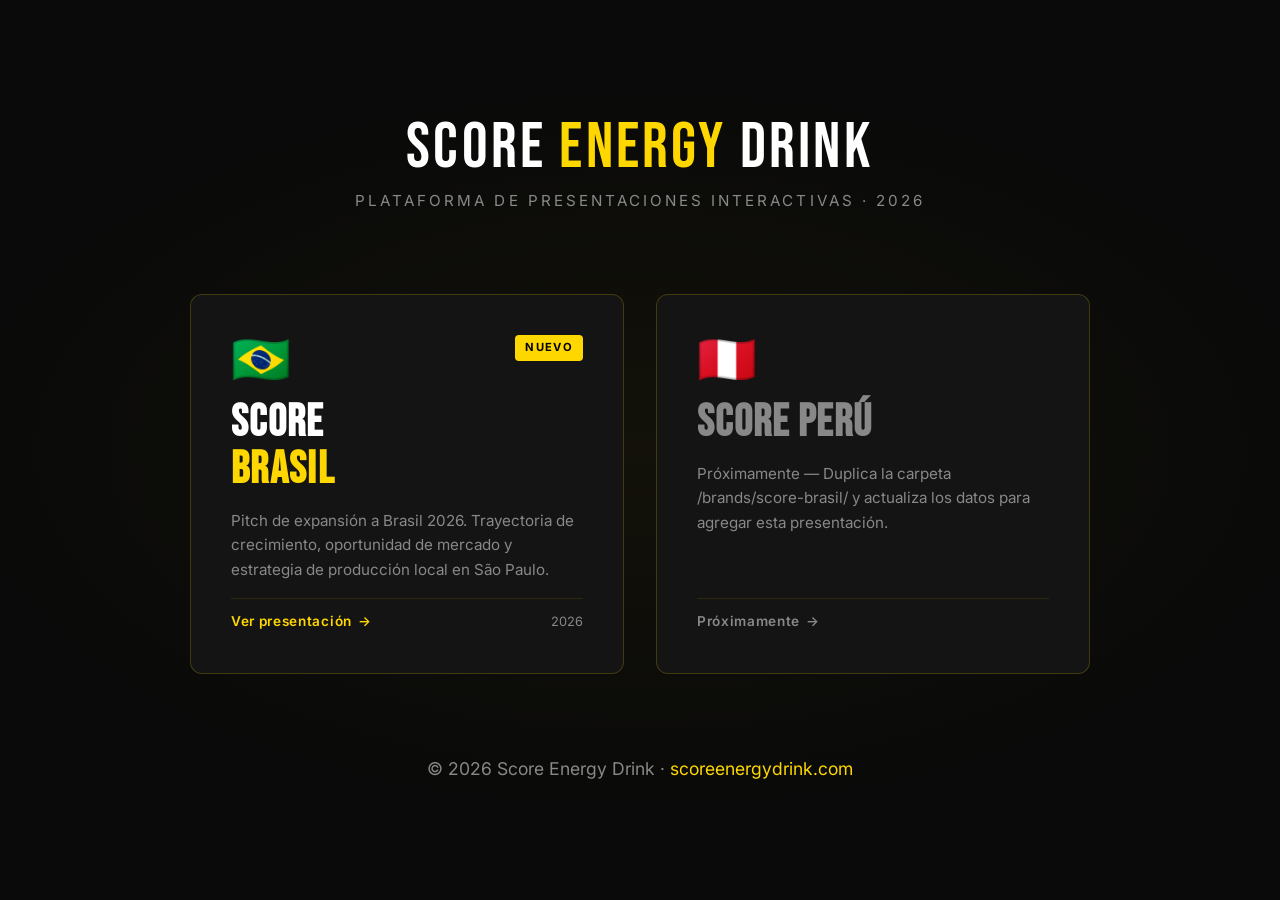
==== index.html @ 49c0fb26 "first commit" ====
<!DOCTYPE html>
<html lang="es">
<head>
  <meta charset="UTF-8" />
  <meta name="viewport" content="width=device-width, initial-scale=1.0" />
  <meta name="description" content="Score Energy Drink — Plataforma de presentaciones interactivas." />
  <title>Score Energy Drink — Presentaciones</title>
  <link rel="preconnect" href="https://fonts.googleapis.com" />
  <link rel="preconnect" href="https://fonts.gstatic.com" crossorigin />
  <link href="https://fonts.googleapis.com/css2?family=Bebas+Neue&family=Inter:wght@300;400;500;600;700&display=swap" rel="stylesheet" />
  <link rel="stylesheet" href="/shared/css/base.css" />

  <style>
    /* ── Landing styles ─────────────────────────────────── */
    body {
      min-height: 100vh;
      display: flex;
      flex-direction: column;
      align-items: center;
      justify-content: center;
      background: var(--color-bg);
      padding: clamp(40px, 8vw, 80px) clamp(20px, 5vw, 60px);
    }

    /* Fondo con gradiente radial sutil */
    body::before {
      content: '';
      position: fixed;
      inset: 0;
      background: radial-gradient(ellipse 80% 60% at 50% 50%,
        rgba(255, 215, 0, 0.04) 0%,
        transparent 70%);
      pointer-events: none;
      z-index: 0;
    }

    /* ── Header Logo ───────────────────────────────────── */
    .landing-header {
      text-align: center;
      margin-bottom: clamp(40px, 8vw, 80px);
      position: relative;
      z-index: 1;
    }

    .landing-logo {
      font-family: var(--font-display);
      font-size: clamp(2rem, 6vw, 4rem);
      color: var(--color-text);
      letter-spacing: 0.05em;
      line-height: 1;
    }

    .landing-logo span {
      color: var(--color-accent);
    }

    .landing-subtitle {
      font-family: var(--font-body);
      font-size: clamp(0.8rem, 1.5vw, 0.95rem);
      color: var(--color-text-muted);
      margin-top: 8px;
      letter-spacing: 0.2em;
      text-transform: uppercase;
    }

    /* ── Grid de Presentaciones ────────────────────────── */
    .presentations-grid {
      display: grid;
      grid-template-columns: repeat(auto-fill, minmax(min(320px, 100%), 1fr));
      gap: clamp(20px, 3vw, 32px);
      width: 100%;
      max-width: 900px;
      position: relative;
      z-index: 1;
    }

    /* ── Card de Presentación ──────────────────────────── */
    .pres-card {
      background: var(--color-bg-card);
      border: 1px solid var(--color-border);
      border-radius: var(--border-radius);
      padding: clamp(28px, 4vw, 40px);
      display: flex;
      flex-direction: column;
      gap: 16px;
      text-decoration: none;
      color: inherit;
      position: relative;
      overflow: hidden;
      transition: transform 0.3s ease,
                  border-color 0.3s ease,
                  box-shadow 0.3s ease;
    }

    .pres-card::before {
      content: '';
      position: absolute;
      inset: 0;
      background: radial-gradient(ellipse 70% 50% at 50% 0%,
        rgba(255, 215, 0, 0.06) 0%,
        transparent 70%);
      opacity: 0;
      transition: opacity 0.3s ease;
      pointer-events: none;
    }

    .pres-card:hover {
      transform: translateY(-6px);
      border-color: var(--color-accent);
      box-shadow: 0 16px 48px rgba(255, 215, 0, 0.15);
    }

    .pres-card:hover::before {
      opacity: 1;
    }

    .pres-card__header {
      display: flex;
      align-items: flex-start;
      justify-content: space-between;
      gap: 12px;
    }

    .pres-card__flag {
      font-size: clamp(2rem, 5vw, 3rem);
      line-height: 1;
      flex-shrink: 0;
    }

    .pres-card__badge-wrap {
      display: flex;
      gap: 8px;
      flex-wrap: wrap;
    }

    .pres-card__title {
      font-family: var(--font-display);
      font-size: clamp(1.8rem, 4vw, 2.8rem);
      color: var(--color-text);
      line-height: 1.05;
      letter-spacing: 0.03em;
    }

    .pres-card__title span {
      color: var(--color-accent);
    }

    .pres-card__desc {
      font-size: clamp(0.85rem, 1.4vw, 0.95rem);
      color: var(--color-text-muted);
      line-height: 1.6;
    }

    .pres-card__meta {
      display: flex;
      align-items: center;
      gap: 12px;
      margin-top: auto;
      padding-top: 12px;
      border-top: 1px solid rgba(255, 215, 0, 0.1);
    }

    .pres-card__cta {
      font-family: var(--font-body);
      font-size: 0.85rem;
      font-weight: 600;
      color: var(--color-accent);
      display: flex;
      align-items: center;
      gap: 6px;
      letter-spacing: 0.05em;
    }

    .pres-card__cta::after {
      content: '→';
      transition: transform 0.2s ease;
    }

    .pres-card:hover .pres-card__cta::after {
      transform: translateX(4px);
    }

    .pres-card__year {
      font-size: 0.8rem;
      color: var(--color-text-muted);
      margin-left: auto;
    }

    /* ── Card vacía (placeholder futuras) ──────────────── */
    .pres-card--coming {
      opacity: 0.4;
      cursor: default;
      pointer-events: none;
    }

    .pres-card--coming .pres-card__title {
      color: var(--color-text-muted);
    }

    /* ── Footer ────────────────────────────────────────── */
    .landing-footer {
      margin-top: clamp(40px, 8vw, 80px);
      text-align: center;
      font-size: 0.8rem;
      color: var(--color-text-muted);
      position: relative;
      z-index: 1;
    }

    /* ── Fade-in de entrada ────────────────────────────── */
    .landing-header,
    .pres-card {
      opacity: 0;
      transform: translateY(20px);
      animation: landing-fade-in 0.6s ease forwards;
    }

    .pres-card:nth-child(1) { animation-delay: 0.2s; }
    .pres-card:nth-child(2) { animation-delay: 0.35s; }
    .pres-card:nth-child(3) { animation-delay: 0.5s; }

    .landing-header { animation-delay: 0.05s; }

    @keyframes landing-fade-in {
      to { opacity: 1; transform: translateY(0); }
    }

    @media (prefers-reduced-motion: reduce) {
      .landing-header,
      .pres-card {
        animation: none;
        opacity: 1;
        transform: none;
      }
    }
  </style>
</head>
<body>

  <!-- Header -->
  <header class="landing-header">
    <div class="landing-logo">SCORE <span>ENERGY</span> DRINK</div>
    <p class="landing-subtitle">Plataforma de presentaciones interactivas · 2026</p>
  </header>

  <!-- Grid de presentaciones -->
  <main class="presentations-grid" role="main">

    <!-- ── Card: Score Brasil ─────────────────────────── -->
    <a href="/brands/score-brasil/" class="pres-card" aria-label="Ver presentación Score Brasil 2026">
      <div class="pres-card__header">
        <span class="pres-card__flag" aria-hidden="true">🇧🇷</span>
        <div class="pres-card__badge-wrap">
          <span class="badge badge--new">NUEVO</span>
        </div>
      </div>
      <h2 class="pres-card__title">SCORE<br /><span>BRASIL</span></h2>
      <p class="pres-card__desc">
        Pitch de expansión a Brasil 2026. Trayectoria de crecimiento,
        oportunidad de mercado y estrategia de producción local en São Paulo.
      </p>
      <div class="pres-card__meta">
        <span class="pres-card__cta">Ver presentación</span>
        <span class="pres-card__year">2026</span>
      </div>
    </a>

    <!-- ── Card: Score Perú (placeholder) ─────────────── -->
    <div class="pres-card pres-card--coming" aria-hidden="true">
      <div class="pres-card__header">
        <span class="pres-card__flag">🇵🇪</span>
      </div>
      <h2 class="pres-card__title">SCORE PERÚ</h2>
      <p class="pres-card__desc">
        Próximamente — Duplica la carpeta /brands/score-brasil/ y
        actualiza los datos para agregar esta presentación.
      </p>
      <div class="pres-card__meta">
        <span class="pres-card__cta" style="color: var(--color-text-muted);">Próximamente</span>
      </div>
    </div>

  </main>

  <!-- Footer -->
  <footer class="landing-footer">
    <p>© 2026 Score Energy Drink · <a href="https://scoreenergydrink.com" style="color: var(--color-accent);">scoreenergydrink.com</a></p>
  </footer>

</body>
</html>
---- shared/css/base.css ----
/* ============================================================
   SHARED / BASE.CSS — Score Energy Drink Presentation Platform
   Variables globales, reset, layout base y estilos KPI
   ============================================================ */

/* ── Google Fonts ─────────────────────────────────────────── */
@import url('https://fonts.googleapis.com/css2?family=Bebas+Neue&family=Inter:wght@300;400;500;600;700&display=swap');

/* ── CSS Custom Properties ────────────────────────────────── */
:root {
  /* Paleta Score Energy */
  --color-bg:           #0A0A0A;
  --color-bg-card:      #141414;
  --color-bg-section:   #111111;
  --color-accent:       #FFD700;
  --color-accent-hover: #FFC200;
  --color-text:         #FFFFFF;
  --color-text-muted:   #888888;
  --color-highlight:    #FF3B3B;
  --color-border:       rgba(255, 215, 0, 0.2);

  /* Tipografía */
  --font-display: 'Bebas Neue', sans-serif;
  --font-body:    'Inter', sans-serif;

  /* Spacing */
  --section-padding: clamp(60px, 10vw, 120px);
  --container-max:   1200px;
  --border-radius:   12px;

  /* Transiciones */
  --transition-fast:   0.2s ease;
  --transition-normal: 0.3s ease;
  --transition-slow:   0.5s ease;
}

/* ── Reset & Base ─────────────────────────────────────────── */
*,
*::before,
*::after {
  box-sizing: border-box;
  margin: 0;
  padding: 0;
}

html {
  scroll-behavior: smooth;
  -webkit-text-size-adjust: 100%;
}

body {
  background-color: var(--color-bg);
  color: var(--color-text);
  font-family: var(--font-body);
  font-size: 16px;
  line-height: 1.6;
  overflow-x: hidden;
  -webkit-font-smoothing: antialiased;
  -moz-osx-font-smoothing: grayscale;
}

img,
video {
  max-width: 100%;
  display: block;
}

a {
  color: inherit;
  text-decoration: none;
}

ul, ol {
  list-style: none;
}

button {
  cursor: pointer;
  border: none;
  background: none;
  font-family: inherit;
}

/* ── Barra de Progreso Global ─────────────────────────────── */
#progress-bar {
  position: fixed;
  top: 0;
  left: 0;
  width: 0%;
  height: 3px;
  background: var(--color-accent);
  z-index: 9999;
  transition: width 0.1s linear;
  box-shadow: 0 0 8px rgba(255, 215, 0, 0.6);
}

/* ── Contenedor General ───────────────────────────────────── */
.container {
  width: 100%;
  max-width: var(--container-max);
  margin: 0 auto;
  padding: 0 clamp(20px, 5vw, 60px);
}

/* ── Secciones Base ───────────────────────────────────────── */
.section {
  min-height: 100vh;
  padding: var(--section-padding) 0;
  display: flex;
  flex-direction: column;
  justify-content: center;
  position: relative;
}

.section--alt {
  background-color: var(--color-bg-section);
}

/* ── Tipografía Global ────────────────────────────────────── */
h1, h2, h3 {
  font-family: var(--font-display);
  line-height: 1.05;
  letter-spacing: 0.02em;
}

h1 { font-size: clamp(3rem, 9vw, 8rem); }
h2 { font-size: clamp(2.2rem, 6vw, 5rem); }
h3 { font-size: clamp(1.4rem, 3vw, 2.2rem); }

p {
  font-family: var(--font-body);
  font-size: clamp(0.95rem, 1.5vw, 1.1rem);
  line-height: 1.7;
  color: var(--color-text-muted);
}

.text-accent  { color: var(--color-accent); }
.text-red     { color: var(--color-highlight); }
.text-white   { color: var(--color-text); }
.text-muted   { color: var(--color-text-muted); }

.eyebrow {
  font-family: var(--font-body);
  font-size: clamp(0.7rem, 1.2vw, 0.85rem);
  font-weight: 600;
  letter-spacing: 0.25em;
  text-transform: uppercase;
  color: var(--color-accent);
  display: block;
  margin-bottom: 1rem;
}

/* ── KPI Cards ────────────────────────────────────────────── */
.kpi-grid {
  display: grid;
  grid-template-columns: repeat(2, 1fr);
  gap: clamp(16px, 3vw, 32px);
  width: 100%;
}

.kpi-card {
  background: var(--color-bg-card);
  border: 1px solid var(--color-border);
  border-left: 4px solid var(--color-accent);
  border-radius: var(--border-radius);
  padding: clamp(20px, 3vw, 36px);
  transition: transform var(--transition-normal),
              border-color var(--transition-normal),
              box-shadow var(--transition-normal);
}

.kpi-card:hover {
  transform: translateY(-4px);
  border-color: var(--color-accent);
  box-shadow: 0 8px 32px rgba(255, 215, 0, 0.15);
}

.kpi-number {
  font-family: var(--font-display);
  font-size: clamp(3rem, 6vw, 5.5rem);
  color: var(--color-accent);
  line-height: 1;
  display: flex;
  align-items: baseline;
  gap: 6px;
}

.kpi-unit {
  font-family: var(--font-body);
  font-size: clamp(0.9rem, 1.5vw, 1.2rem);
  color: var(--color-text-muted);
  font-weight: 500;
}

.kpi-label {
  font-family: var(--font-display);
  font-size: clamp(1rem, 2vw, 1.5rem);
  color: var(--color-text);
  margin: 8px 0 4px;
  letter-spacing: 0.05em;
}

.kpi-desc {
  font-size: clamp(0.8rem, 1.2vw, 0.9rem);
  color: var(--color-text-muted);
  line-height: 1.5;
}

/* ── Cards Genéricas ──────────────────────────────────────── */
.card {
  background: var(--color-bg-card);
  border: 1px solid var(--color-border);
  border-radius: var(--border-radius);
  padding: clamp(20px, 3vw, 32px);
  transition: transform var(--transition-normal),
              border-color var(--transition-normal),
              box-shadow var(--transition-normal);
}

.card:hover {
  transform: translateY(-4px);
  border-color: var(--color-accent);
  box-shadow: 0 8px 32px rgba(255, 215, 0, 0.12);
}

/* ── Divisor Dorado ───────────────────────────────────────── */
.divider-gold {
  width: 60px;
  height: 3px;
  background: var(--color-accent);
  margin: 1.5rem 0;
  box-shadow: 0 0 10px rgba(255, 215, 0, 0.4);
}

.divider-full {
  width: 100%;
  height: 1px;
  background: var(--color-border);
  margin: 2rem 0;
}

/* ── Badges ───────────────────────────────────────────────── */
.badge {
  display: inline-block;
  font-family: var(--font-body);
  font-size: 0.7rem;
  font-weight: 700;
  letter-spacing: 0.12em;
  text-transform: uppercase;
  padding: 4px 10px;
  border-radius: 4px;
  background: var(--color-accent);
  color: #000;
}

.badge--red {
  background: var(--color-highlight);
  color: #fff;
}

.badge--new {
  background: var(--color-accent);
  color: #000;
  animation: badge-pulse 2s ease-in-out infinite;
}

@keyframes badge-pulse {
  0%, 100% { opacity: 1; }
  50%       { opacity: 0.7; }
}

/* ── Utilidades de visibilidad ────────────────────────────── */
.hidden { opacity: 0; visibility: hidden; }
.visible { opacity: 1; visibility: visible; }

/* ── Scroll Indicator ─────────────────────────────────────── */
.scroll-indicator {
  position: absolute;
  bottom: 40px;
  left: 50%;
  transform: translateX(-50%);
  display: flex;
  flex-direction: column;
  align-items: center;
  gap: 8px;
  color: var(--color-text-muted);
  font-size: 0.75rem;
  font-family: var(--font-body);
  letter-spacing: 0.15em;
  text-transform: uppercase;
  animation: scroll-bounce 2s ease-in-out infinite;
}

.scroll-indicator__dot {
  width: 6px;
  height: 6px;
  background: var(--color-accent);
  border-radius: 50%;
  box-shadow: 0 0 8px rgba(255, 215, 0, 0.8);
}

@keyframes scroll-bounce {
  0%, 100% { transform: translateX(-50%) translateY(0); }
  50%       { transform: translateX(-50%) translateY(8px); }
}

/* ── Animaciones reducidas ────────────────────────────────── */
@media (prefers-reduced-motion: reduce) {
  *,
  *::before,
  *::after {
    animation-duration: 0.01ms !important;
    animation-iteration-count: 1 !important;
    transition-duration: 0.01ms !important;
    scroll-behavior: auto !important;
  }

  .scroll-indicator { animation: none; }
  .badge--new       { animation: none; }
}

/* ── Responsive Mobile ────────────────────────────────────── */
@media (max-width: 768px) {
  .kpi-grid {
    grid-template-columns: 1fr;
  }

  .section {
    padding: clamp(50px, 8vw, 80px) 0;
  }
}

@media (max-width: 480px) {
  .kpi-number {
    font-size: clamp(2.5rem, 12vw, 4rem);
  }
}
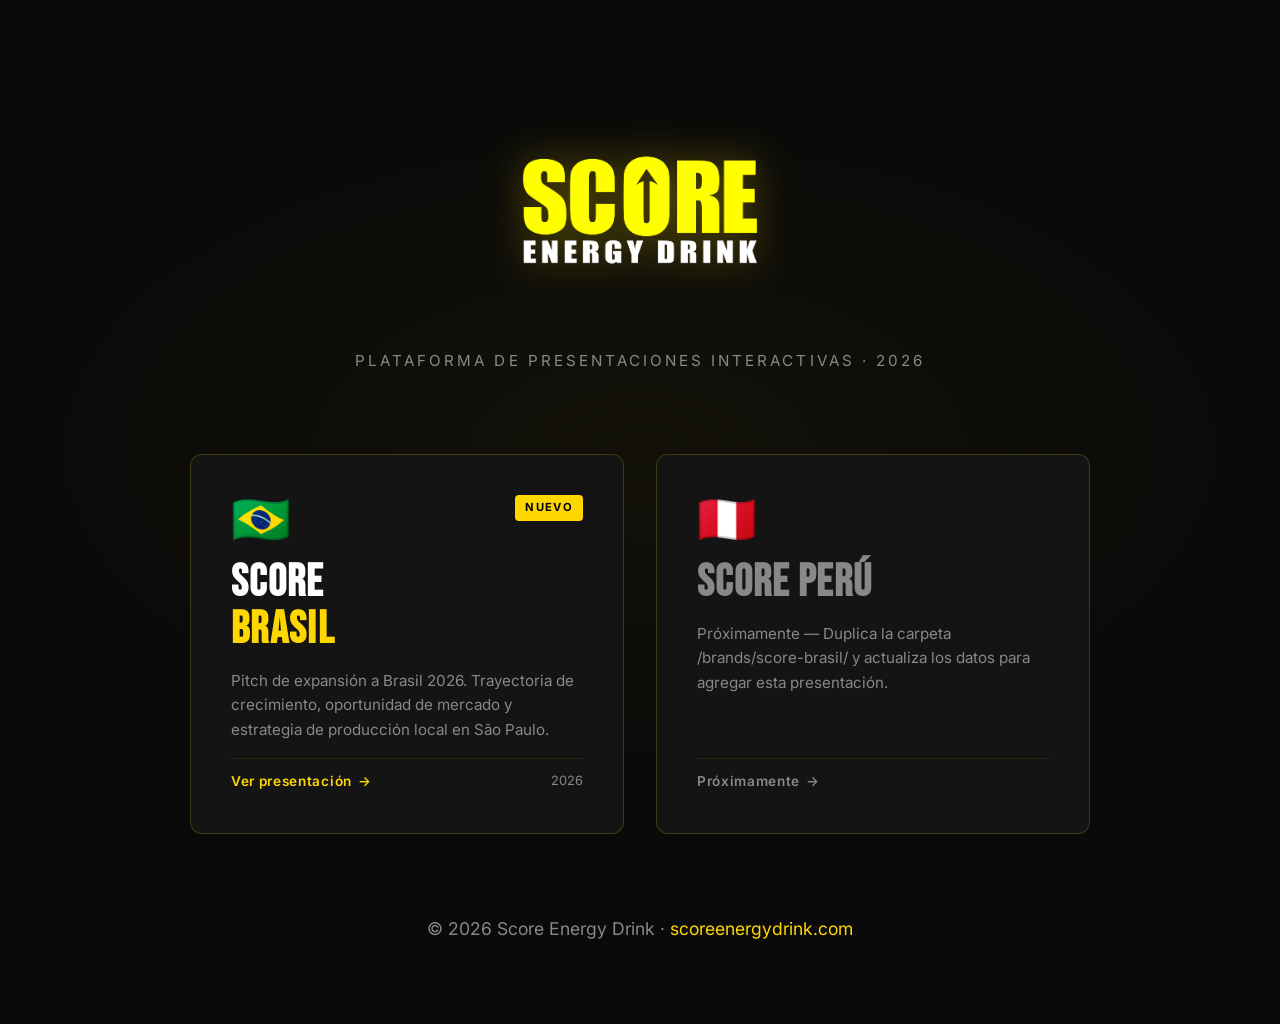
==== commit 9a7ae95d: "Agregar imágenes reales: logo, latas portafolio y favicon" ====
--- a/index.html
+++ b/index.html
@@ -5,6 +5,7 @@
   <meta name="viewport" content="width=device-width, initial-scale=1.0" />
   <meta name="description" content="Score Energy Drink — Plataforma de presentaciones interactivas." />
   <title>Score Energy Drink — Presentaciones</title>
+  <link rel="icon" type="image/png" href="/brands/score-brasil/assets/isotipo.png" />
   <link rel="preconnect" href="https://fonts.googleapis.com" />
   <link rel="preconnect" href="https://fonts.gstatic.com" crossorigin />
   <link href="https://fonts.googleapis.com/css2?family=Bebas+Neue&family=Inter:wght@300;400;500;600;700&display=swap" rel="stylesheet" />
@@ -43,15 +44,18 @@
     }
 
     .landing-logo {
-      font-family: var(--font-display);
-      font-size: clamp(2rem, 6vw, 4rem);
-      color: var(--color-text);
-      letter-spacing: 0.05em;
-      line-height: 1;
-    }
-
-    .landing-logo span {
-      color: var(--color-accent);
+      display: flex;
+      align-items: center;
+      justify-content: center;
+    }
+
+    .landing-logo img {
+      width: clamp(160px, 30vw, 260px);
+      height: auto;
+      /* El logo es amarillo sobre fondo blanco — mix-blend-mode: screen
+         hace que el blanco desaparezca sobre fondo oscuro */
+      mix-blend-mode: screen;
+      filter: drop-shadow(0 0 20px rgba(255, 215, 0, 0.3));
     }
 
     .landing-subtitle {
@@ -239,7 +243,9 @@
 
   <!-- Header -->
   <header class="landing-header">
-    <div class="landing-logo">SCORE <span>ENERGY</span> DRINK</div>
+    <div class="landing-logo">
+      <img src="/brands/score-brasil/assets/logo-score.png" alt="Score Energy Drink" />
+    </div>
     <p class="landing-subtitle">Plataforma de presentaciones interactivas · 2026</p>
   </header>
 
